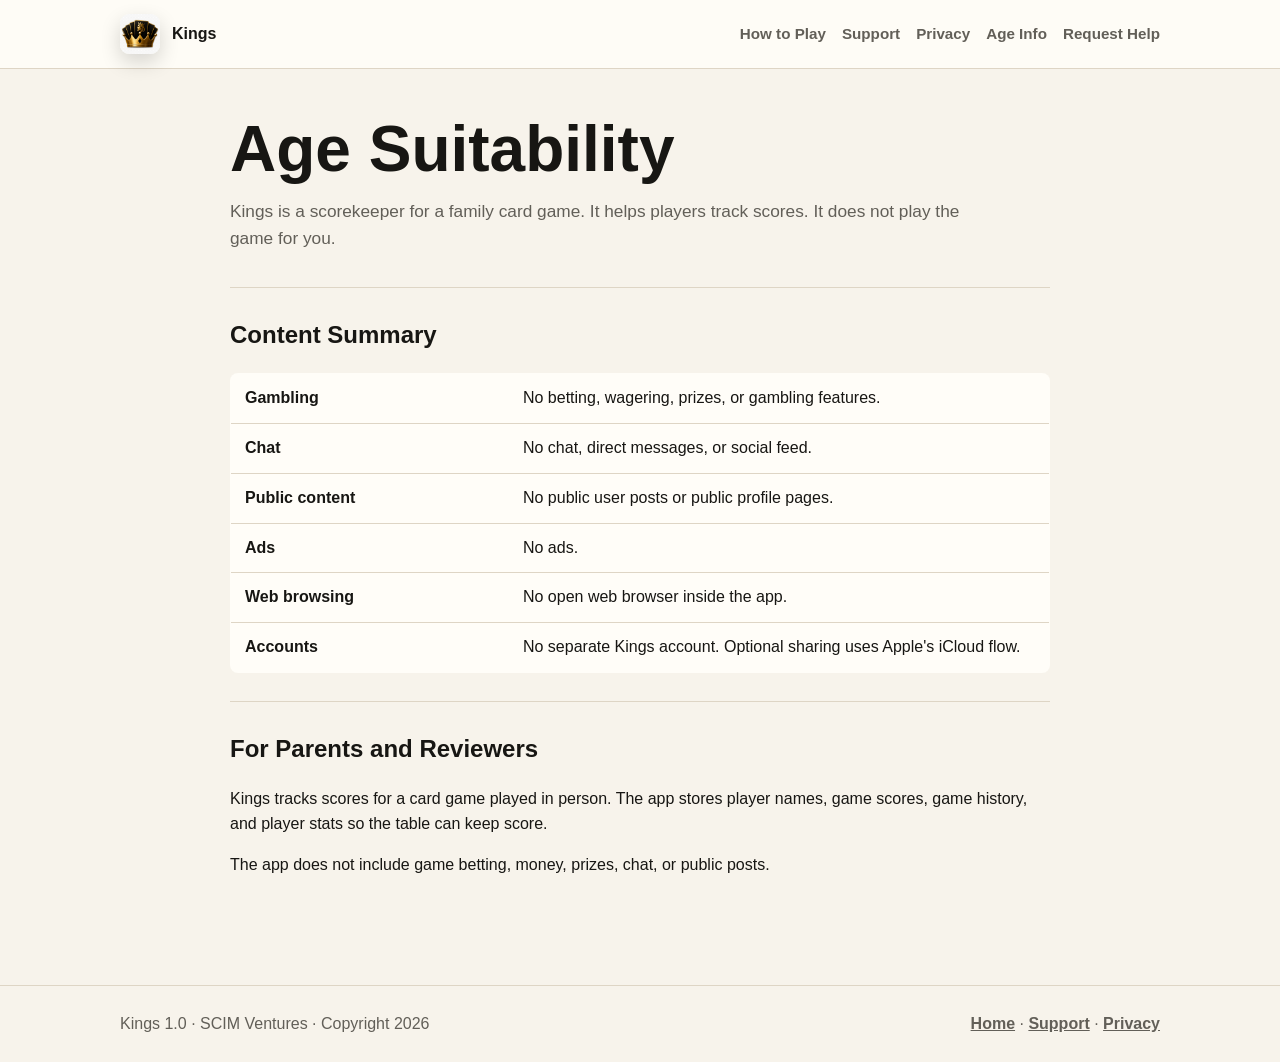
==== age/index.html @ 67a9492c "Improve support site for users and app review" ====
<!doctype html>
<html lang="en">
  <head>
    <meta charset="utf-8">
    <meta name="viewport" content="width=device-width, initial-scale=1">
    <title>Kings Age Suitability</title>
    <meta name="description" content="Age suitability information for Kings, the iOS scorekeeper for the Kings card game.">
    <link rel="stylesheet" href="../assets/styles.css">
  </head>
  <body>
    <header class="site-header">
      <nav class="nav" aria-label="Main navigation">
        <a class="brand" href="../">
          <img src="../assets/kings-icon.png" alt="Kings app icon">
          <span>Kings</span>
        </a>
        <div class="nav-links">
          <a href="../play/">How to Play</a>
          <a href="../support/">Support</a>
          <a href="../privacy/">Privacy</a>
          <a href="./">Age Info</a>
          <a href="https://github.com/cosagent76-hub/kings-support/issues/new?template=support.yml">Request Help</a>
        </div>
      </nav>
    </header>

    <main class="content">
      <div class="page-title">
        <h1>Age Suitability</h1>
        <p>Kings is a scorekeeper for a family card game. It helps players track scores. It does not play the game for you.</p>
      </div>

      <section>
        <h2>Content Summary</h2>
        <table class="rules-table">
          <tbody>
            <tr>
              <th scope="row">Gambling</th>
              <td>No betting, wagering, prizes, or gambling features.</td>
            </tr>
            <tr>
              <th scope="row">Chat</th>
              <td>No chat, direct messages, or social feed.</td>
            </tr>
            <tr>
              <th scope="row">Public content</th>
              <td>No public user posts or public profile pages.</td>
            </tr>
            <tr>
              <th scope="row">Ads</th>
              <td>No ads.</td>
            </tr>
            <tr>
              <th scope="row">Web browsing</th>
              <td>No open web browser inside the app.</td>
            </tr>
            <tr>
              <th scope="row">Accounts</th>
              <td>No separate Kings account. Optional sharing uses Apple's iCloud flow.</td>
            </tr>
          </tbody>
        </table>
      </section>

      <section>
        <h2>For Parents and Reviewers</h2>
        <p>Kings tracks scores for a card game played in person. The app stores player names, game scores, game history, and player stats so the table can keep score.</p>
        <p>The app does not include game betting, money, prizes, chat, or public posts.</p>
      </section>
    </main>

    <footer class="site-footer">
      <div class="footer-inner">
        <span>Kings 1.0 · SCIM Ventures · Copyright 2026</span>
        <span><a href="../">Home</a> · <a href="../support/">Support</a> · <a href="../privacy/">Privacy</a></span>
      </div>
    </footer>
  </body>
</html>
---- assets/styles.css ----
:root {
  color-scheme: light dark;
  --bg: #f7f3eb;
  --surface: #fffdf8;
  --surface-strong: #ffffff;
  --ink: #171613;
  --muted: #625f58;
  --line: #ded5c5;
  --accent: #1b6f65;
  --accent-strong: #15594f;
  --gold: #b5822f;
  --shadow: 0 18px 50px rgba(26, 24, 20, 0.12);
}

@media (prefers-color-scheme: dark) {
  :root {
    --bg: #171613;
    --surface: #201f1b;
    --surface-strong: #26241f;
    --ink: #f5efe4;
    --muted: #c5bcae;
    --line: #3c382f;
    --accent: #57c1b4;
    --accent-strong: #8ad8ce;
    --gold: #e1b865;
    --shadow: 0 18px 50px rgba(0, 0, 0, 0.35);
  }
}

* {
  box-sizing: border-box;
}

body {
  margin: 0;
  background: var(--bg);
  color: var(--ink);
  font-family: -apple-system, BlinkMacSystemFont, "Segoe UI", sans-serif;
  line-height: 1.55;
}

a {
  color: var(--accent);
  font-weight: 700;
}

.site-header {
  border-bottom: 1px solid var(--line);
  background: color-mix(in srgb, var(--surface) 92%, transparent);
}

.nav {
  width: min(1040px, calc(100% - 32px));
  margin: 0 auto;
  min-height: 68px;
  display: flex;
  align-items: center;
  justify-content: space-between;
  gap: 20px;
}

.brand {
  display: inline-flex;
  align-items: center;
  gap: 12px;
  color: var(--ink);
  text-decoration: none;
  font-weight: 800;
}

.brand img {
  width: 40px;
  height: 40px;
  border-radius: 9px;
  box-shadow: 0 8px 20px rgba(0, 0, 0, 0.16);
}

.nav-links {
  display: flex;
  align-items: center;
  gap: 16px;
  flex-wrap: wrap;
}

.nav-links a {
  color: var(--muted);
  text-decoration: none;
  font-size: 0.95rem;
}

.nav-links a:hover {
  color: var(--accent);
}

.hero {
  width: min(1040px, calc(100% - 32px));
  margin: 0 auto;
  padding: 62px 0 44px;
  display: grid;
  grid-template-columns: minmax(0, 1fr) 220px;
  align-items: center;
  gap: 44px;
}

.hero h1 {
  margin: 0;
  max-width: 760px;
  font-size: clamp(2.4rem, 7vw, 5.6rem);
  line-height: 0.95;
  letter-spacing: 0;
}

.hero p {
  max-width: 670px;
  margin: 22px 0 0;
  color: var(--muted);
  font-size: 1.12rem;
}

.hero-art {
  justify-self: end;
  width: 190px;
  height: 190px;
  border-radius: 36px;
  box-shadow: var(--shadow);
}

.actions {
  display: flex;
  gap: 12px;
  flex-wrap: wrap;
  margin-top: 28px;
}

.button {
  display: inline-flex;
  align-items: center;
  justify-content: center;
  min-height: 44px;
  padding: 0 18px;
  border-radius: 8px;
  border: 1px solid var(--accent);
  background: var(--accent);
  color: #ffffff;
  text-decoration: none;
  font-weight: 800;
}

.button.secondary {
  background: transparent;
  color: var(--accent);
}

main {
  width: min(1040px, calc(100% - 32px));
  margin: 0 auto;
  padding-bottom: 64px;
}

.band {
  padding: 34px 0;
  border-top: 1px solid var(--line);
}

.grid {
  display: grid;
  grid-template-columns: repeat(3, minmax(0, 1fr));
  gap: 16px;
}

.panel {
  background: var(--surface);
  border: 1px solid var(--line);
  border-radius: 8px;
  padding: 20px;
}

.panel h2,
.panel h3 {
  margin: 0 0 10px;
  line-height: 1.15;
  letter-spacing: 0;
}

.panel p,
.panel li {
  color: var(--muted);
}

.panel p:last-child,
.panel ul:last-child,
.panel ol:last-child {
  margin-bottom: 0;
}

.wide {
  grid-column: 1 / -1;
}

.page-title {
  padding: 48px 0 18px;
}

.page-title h1 {
  margin: 0;
  font-size: clamp(2rem, 5vw, 4rem);
  line-height: 1;
  letter-spacing: 0;
}

.page-title p {
  max-width: 760px;
  color: var(--muted);
  font-size: 1.08rem;
}

.content {
  max-width: 820px;
}

.content section {
  padding: 28px 0;
  border-top: 1px solid var(--line);
}

.content h2 {
  margin-top: 0;
  letter-spacing: 0;
}

.content li {
  margin-bottom: 8px;
}

.rules-table {
  width: 100%;
  border-collapse: collapse;
  overflow: hidden;
  border: 1px solid var(--line);
  border-radius: 8px;
  background: var(--surface);
}

.rules-table th,
.rules-table td {
  padding: 12px 14px;
  border-bottom: 1px solid var(--line);
  text-align: left;
  vertical-align: top;
}

.rules-table th {
  width: 34%;
  color: var(--ink);
  font-weight: 800;
}

.rules-table tr:last-child th,
.rules-table tr:last-child td {
  border-bottom: 0;
}

.card-examples {
  display: grid;
  grid-template-columns: repeat(2, minmax(0, 1fr));
  gap: 16px;
}

.card-line {
  display: flex;
  gap: 8px;
  flex-wrap: wrap;
  margin: 10px 0;
}

.playing-card {
  min-width: 42px;
  min-height: 58px;
  padding: 8px;
  border: 1px solid var(--line);
  border-radius: 7px;
  background: var(--surface-strong);
  box-shadow: 0 6px 18px rgba(0, 0, 0, 0.08);
  color: var(--ink);
  display: inline-flex;
  align-items: center;
  justify-content: center;
  font-weight: 900;
}

.playing-card.red {
  color: #b6332b;
}

.playing-card.wild {
  border-color: var(--gold);
  color: var(--gold);
}

.meta-list {
  display: grid;
  grid-template-columns: repeat(2, minmax(0, 1fr));
  gap: 12px;
}

.meta-item {
  border: 1px solid var(--line);
  border-radius: 8px;
  background: var(--surface);
  padding: 14px;
}

.meta-item strong {
  display: block;
  margin-bottom: 4px;
}

.notice {
  border-left: 4px solid var(--gold);
  background: var(--surface);
  padding: 16px 18px;
  border-radius: 0 8px 8px 0;
}

.site-footer {
  border-top: 1px solid var(--line);
  color: var(--muted);
}

.footer-inner {
  width: min(1040px, calc(100% - 32px));
  min-height: 76px;
  margin: 0 auto;
  display: flex;
  align-items: center;
  justify-content: space-between;
  gap: 16px;
  flex-wrap: wrap;
}

.footer-inner a {
  color: var(--muted);
}

@media (max-width: 760px) {
  .nav {
    align-items: flex-start;
    flex-direction: column;
    padding: 14px 0;
  }

  .hero {
    grid-template-columns: 1fr;
    padding-top: 40px;
  }

  .hero-art {
    justify-self: start;
    width: 120px;
    height: 120px;
    border-radius: 24px;
  }

  .grid {
    grid-template-columns: 1fr;
  }

  .card-examples,
  .meta-list {
    grid-template-columns: 1fr;
  }

  .button {
    width: 100%;
  }
}
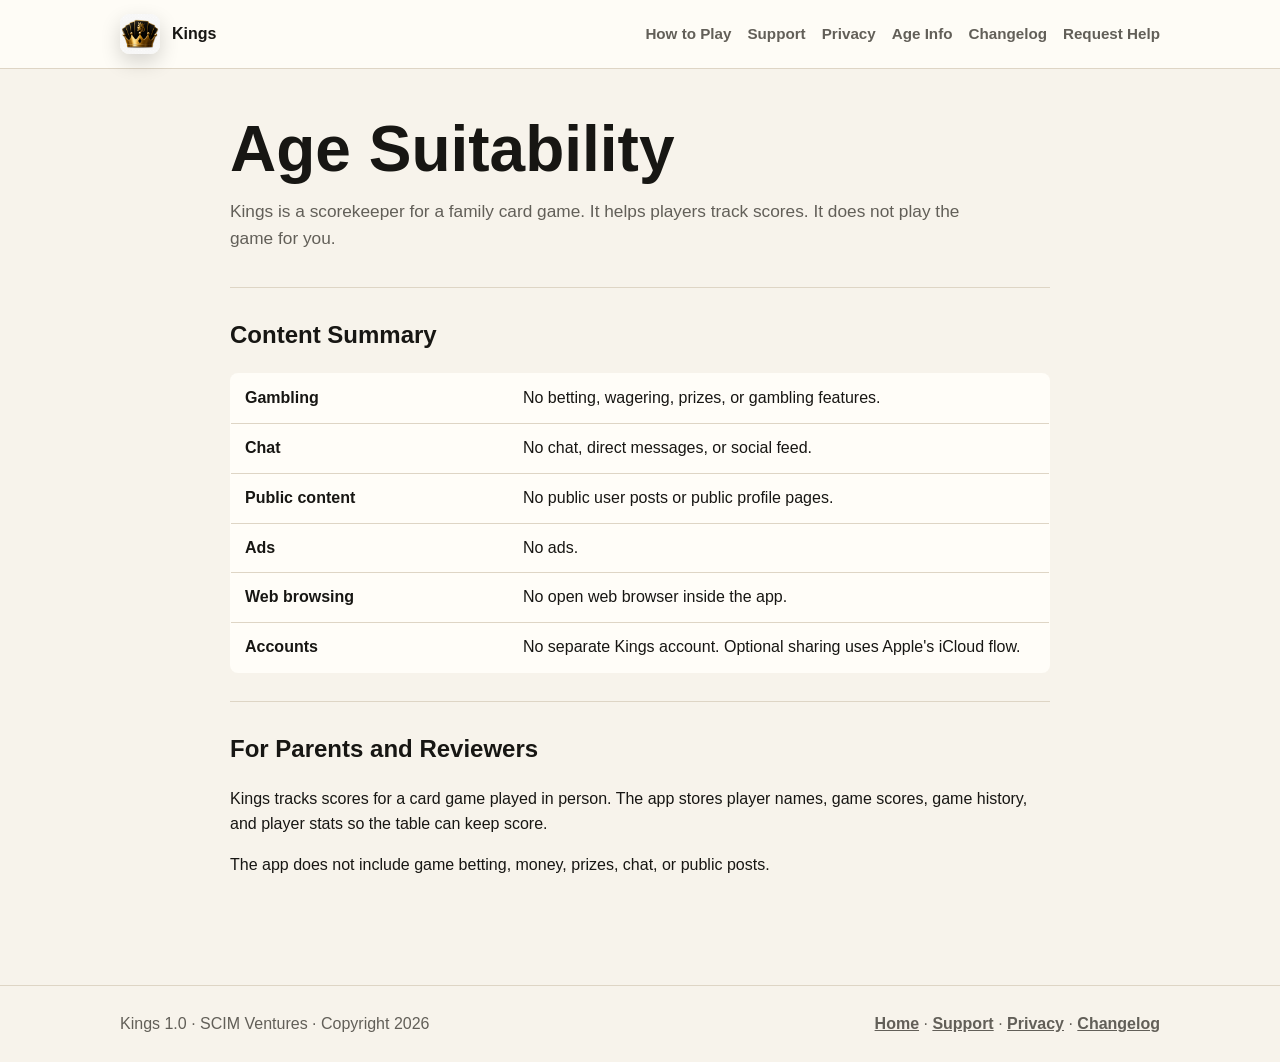
==== commit 6540b081: "Add user and review support content" ====
--- a/age/index.html
+++ b/age/index.html
@@ -19,6 +19,7 @@
           <a href="../support/">Support</a>
           <a href="../privacy/">Privacy</a>
           <a href="./">Age Info</a>
+          <a href="../changelog/">Changelog</a>
           <a href="https://github.com/cosagent76-hub/kings-support/issues/new?template=support.yml">Request Help</a>
         </div>
       </nav>
@@ -72,7 +73,7 @@
     <footer class="site-footer">
       <div class="footer-inner">
         <span>Kings 1.0 · SCIM Ventures · Copyright 2026</span>
-        <span><a href="../">Home</a> · <a href="../support/">Support</a> · <a href="../privacy/">Privacy</a></span>
+        <span><a href="../">Home</a> · <a href="../support/">Support</a> · <a href="../privacy/">Privacy</a> · <a href="../changelog/">Changelog</a></span>
       </div>
     </footer>
   </body>
--- a/assets/styles.css
+++ b/assets/styles.css
@@ -266,6 +266,34 @@
   gap: 16px;
 }
 
+.screenshot-grid {
+  display: grid;
+  grid-template-columns: repeat(3, minmax(0, 1fr));
+  gap: 16px;
+}
+
+.screenshot-card {
+  margin: 0;
+  border: 1px solid var(--line);
+  border-radius: 8px;
+  background: var(--surface);
+  padding: 12px;
+}
+
+.screenshot-card img {
+  display: block;
+  width: 100%;
+  height: auto;
+  border-radius: 7px;
+  border: 1px solid var(--line);
+}
+
+.screenshot-card figcaption {
+  margin-top: 10px;
+  color: var(--muted);
+  font-size: 0.95rem;
+}
+
 .card-line {
   display: flex;
   gap: 8px;
@@ -315,6 +343,29 @@
   margin-bottom: 4px;
 }
 
+.checklist {
+  list-style: none;
+  padding-left: 0;
+}
+
+.checklist li {
+  position: relative;
+  padding-left: 30px;
+}
+
+.checklist li::before {
+  content: "✓";
+  position: absolute;
+  left: 0;
+  top: 0;
+  color: var(--accent);
+  font-weight: 900;
+}
+
+.print-sheet {
+  max-width: 860px;
+}
+
 .notice {
   border-left: 4px solid var(--gold);
   background: var(--surface);
@@ -366,6 +417,7 @@
   }
 
   .card-examples,
+  .screenshot-grid,
   .meta-list {
     grid-template-columns: 1fr;
   }
@@ -374,3 +426,40 @@
     width: 100%;
   }
 }
+
+@media print {
+  .site-header,
+  .site-footer,
+  .actions,
+  .nav-links {
+    display: none !important;
+  }
+
+  body {
+    background: #ffffff;
+    color: #000000;
+  }
+
+  main,
+  .content {
+    width: 100%;
+    max-width: none;
+    padding: 0;
+  }
+
+  .page-title {
+    padding: 0 0 12px;
+  }
+
+  .content section {
+    padding: 10px 0;
+    break-inside: avoid;
+  }
+
+  .rules-table,
+  .panel,
+  .notice {
+    border-color: #999999;
+    background: #ffffff;
+  }
+}
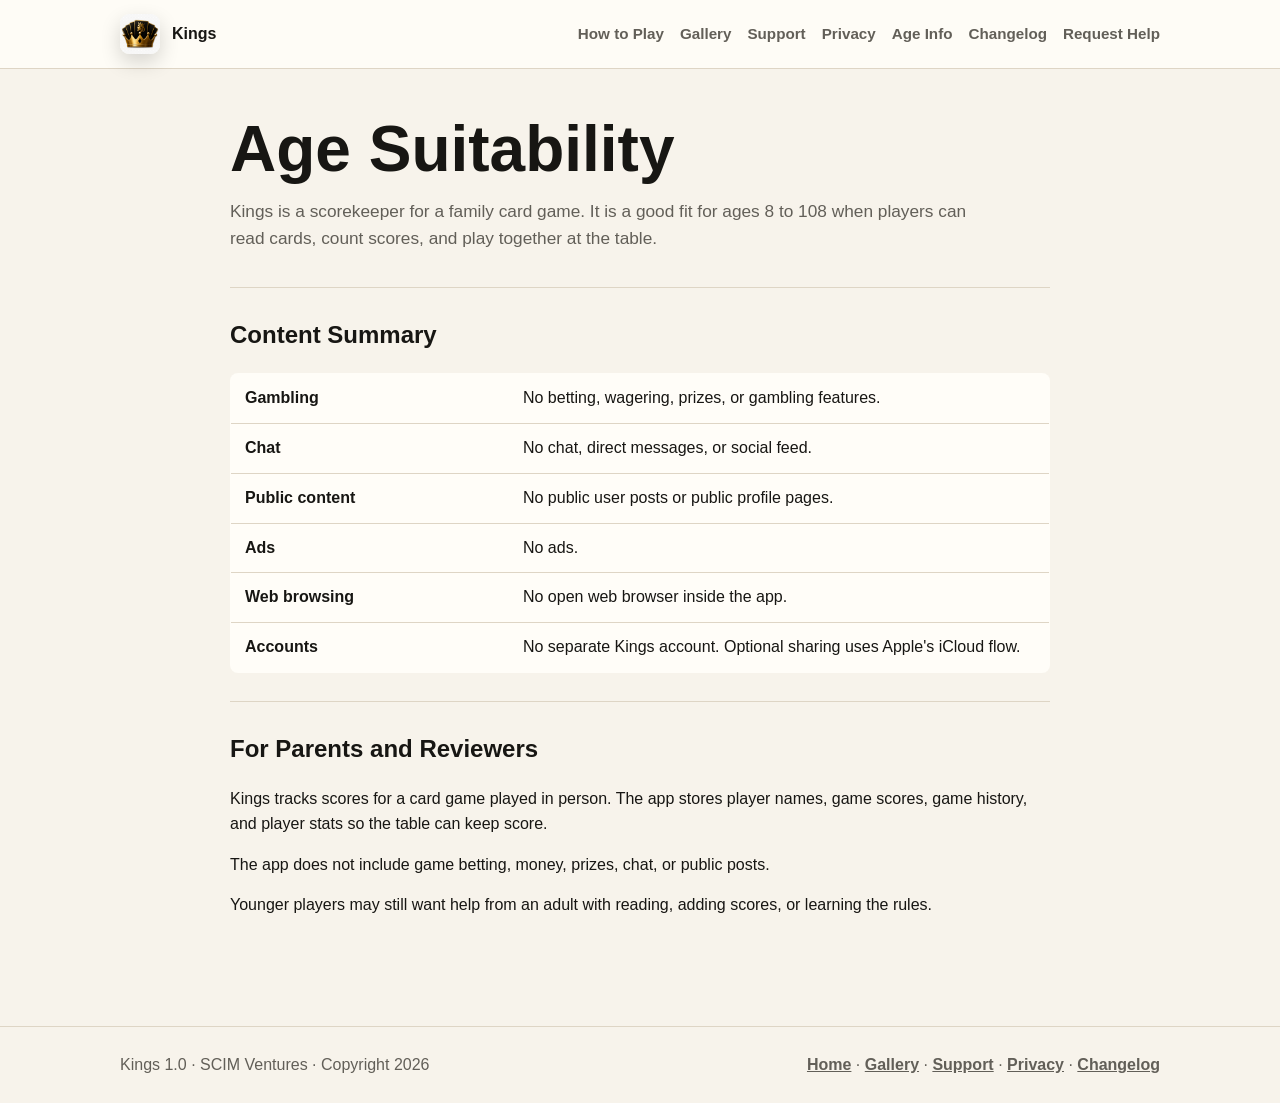
==== commit 1a1edb83: "Improve Kings support pages" ====
--- a/age/index.html
+++ b/age/index.html
@@ -16,11 +16,12 @@
         </a>
         <div class="nav-links">
           <a href="../play/">How to Play</a>
+          <a href="../gallery/">Gallery</a>
           <a href="../support/">Support</a>
           <a href="../privacy/">Privacy</a>
           <a href="./">Age Info</a>
           <a href="../changelog/">Changelog</a>
-          <a href="https://github.com/cosagent76-hub/kings-support/issues/new?template=support.yml">Request Help</a>
+          <a href="../support/#support-contact">Request Help</a>
         </div>
       </nav>
     </header>
@@ -28,7 +29,7 @@
     <main class="content">
       <div class="page-title">
         <h1>Age Suitability</h1>
-        <p>Kings is a scorekeeper for a family card game. It helps players track scores. It does not play the game for you.</p>
+        <p>Kings is a scorekeeper for a family card game. It is a good fit for ages 8 to 108 when players can read cards, count scores, and play together at the table.</p>
       </div>
 
       <section>
@@ -67,13 +68,14 @@
         <h2>For Parents and Reviewers</h2>
         <p>Kings tracks scores for a card game played in person. The app stores player names, game scores, game history, and player stats so the table can keep score.</p>
         <p>The app does not include game betting, money, prizes, chat, or public posts.</p>
+        <p>Younger players may still want help from an adult with reading, adding scores, or learning the rules.</p>
       </section>
     </main>
 
     <footer class="site-footer">
       <div class="footer-inner">
         <span>Kings 1.0 · SCIM Ventures · Copyright 2026</span>
-        <span><a href="../">Home</a> · <a href="../support/">Support</a> · <a href="../privacy/">Privacy</a> · <a href="../changelog/">Changelog</a></span>
+        <span><a href="../">Home</a> · <a href="../gallery/">Gallery</a> · <a href="../support/">Support</a> · <a href="../privacy/">Privacy</a> · <a href="../changelog/">Changelog</a></span>
       </div>
     </footer>
   </body>
--- a/assets/styles.css
+++ b/assets/styles.css
@@ -44,6 +44,10 @@
   font-weight: 700;
 }
 
+:target {
+  scroll-margin-top: 20px;
+}
+
 .site-header {
   border-bottom: 1px solid var(--line);
   background: color-mix(in srgb, var(--surface) 92%, transparent);
@@ -151,6 +155,11 @@
   color: var(--accent);
 }
 
+button.button {
+  font: inherit;
+  cursor: pointer;
+}
+
 main {
   width: min(1040px, calc(100% - 32px));
   margin: 0 auto;
@@ -191,6 +200,19 @@
 .panel ul:last-child,
 .panel ol:last-child {
   margin-bottom: 0;
+}
+
+.learn-link {
+  display: inline-flex;
+  align-items: center;
+  gap: 6px;
+  margin-top: 10px;
+  text-decoration: none;
+}
+
+.learn-link::after {
+  content: "→";
+  font-size: 1.1em;
 }
 
 .wide {
@@ -266,6 +288,12 @@
   gap: 16px;
 }
 
+.variation-grid {
+  display: grid;
+  grid-template-columns: repeat(2, minmax(0, 1fr));
+  gap: 16px;
+}
+
 .screenshot-grid {
   display: grid;
   grid-template-columns: repeat(3, minmax(0, 1fr));
@@ -286,6 +314,7 @@
   height: auto;
   border-radius: 7px;
   border: 1px solid var(--line);
+  background: #f7f3eb;
 }
 
 .screenshot-card figcaption {
@@ -366,6 +395,94 @@
   max-width: 860px;
 }
 
+.print-hero {
+  display: flex;
+  justify-content: space-between;
+  align-items: flex-end;
+  gap: 24px;
+  padding: 42px 0 22px;
+}
+
+.print-hero h1 {
+  margin: 0;
+  font-size: clamp(2rem, 5vw, 4rem);
+  line-height: 1;
+  letter-spacing: 0;
+}
+
+.print-hero p {
+  max-width: 600px;
+  color: var(--muted);
+}
+
+.print-hero .eyebrow {
+  margin: 0 0 10px;
+  color: var(--accent);
+  font-size: 0.86rem;
+  font-weight: 900;
+  letter-spacing: 0.08em;
+  text-transform: uppercase;
+}
+
+.print-grid {
+  display: grid;
+  grid-template-columns: repeat(2, minmax(0, 1fr));
+  gap: 14px;
+  padding-top: 0 !important;
+}
+
+.print-card {
+  border: 1px solid var(--line);
+  border-radius: 8px;
+  background: var(--surface);
+  padding: 16px;
+  break-inside: avoid;
+}
+
+.print-card h2 {
+  margin: 0 0 8px;
+}
+
+.print-card p,
+.print-card li {
+  color: var(--muted);
+}
+
+.print-card ul,
+.print-card ol {
+  margin-bottom: 0;
+  padding-left: 22px;
+}
+
+.wild-strip {
+  display: flex;
+  flex-wrap: wrap;
+  gap: 6px;
+  margin-top: 12px;
+}
+
+.wild-strip span {
+  min-width: 34px;
+  min-height: 34px;
+  border: 1px solid var(--line);
+  border-radius: 7px;
+  background: var(--surface-strong);
+  color: var(--ink);
+  display: inline-flex;
+  align-items: center;
+  justify-content: center;
+  font-weight: 900;
+}
+
+.rules-table.compact th,
+.rules-table.compact td {
+  padding: 8px 10px;
+}
+
+.gallery-page {
+  max-width: 1040px;
+}
+
 .notice {
   border-left: 4px solid var(--gold);
   background: var(--surface);
@@ -417,9 +534,15 @@
   }
 
   .card-examples,
+  .variation-grid,
   .screenshot-grid,
-  .meta-list {
+  .meta-list,
+  .print-grid {
     grid-template-columns: 1fr;
+  }
+
+  .print-hero {
+    display: block;
   }
 
   .button {
@@ -438,6 +561,7 @@
   body {
     background: #ffffff;
     color: #000000;
+    font-size: 11pt;
   }
 
   main,
@@ -451,6 +575,19 @@
     padding: 0 0 12px;
   }
 
+  .print-hero {
+    padding: 0 0 10px;
+    display: block;
+  }
+
+  .print-hero h1 {
+    font-size: 28pt;
+  }
+
+  .print-hero p {
+    margin: 4px 0;
+  }
+
   .content section {
     padding: 10px 0;
     break-inside: avoid;
@@ -458,8 +595,29 @@
 
   .rules-table,
   .panel,
-  .notice {
+  .notice,
+  .print-card {
     border-color: #999999;
     background: #ffffff;
   }
-}
+
+  .print-grid {
+    grid-template-columns: repeat(2, minmax(0, 1fr));
+    gap: 8px;
+  }
+
+  .print-card {
+    padding: 9px;
+  }
+
+  .print-card h2 {
+    font-size: 13pt;
+  }
+
+  .print-card p,
+  .print-card li,
+  .rules-table.compact th,
+  .rules-table.compact td {
+    font-size: 9pt;
+  }
+}
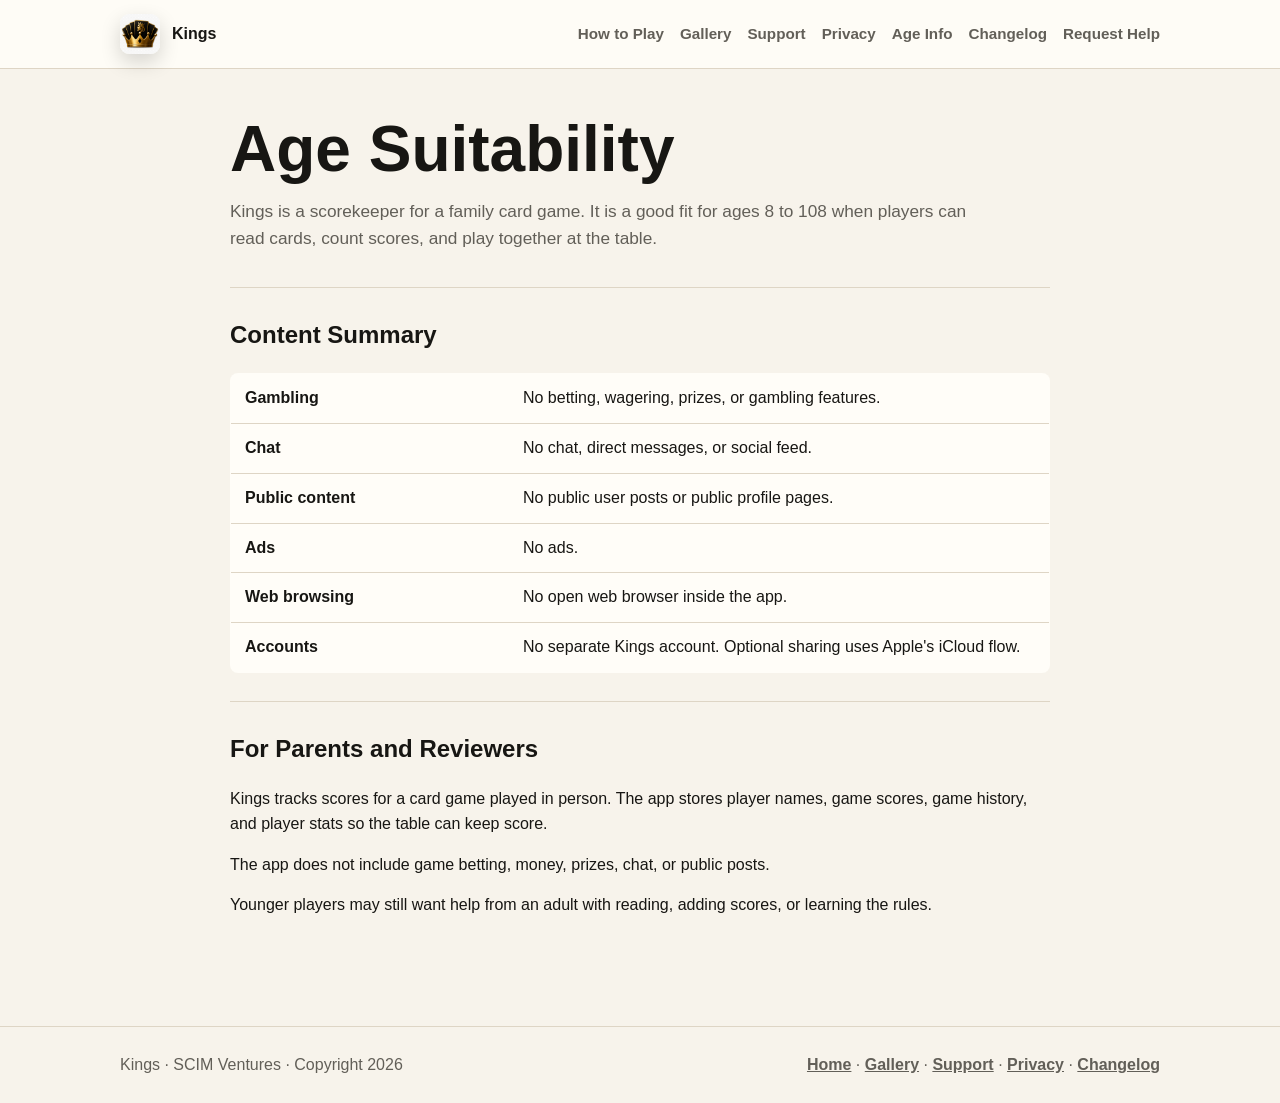
==== commit 57ed0a15: "Refresh Kings support guidance" ====
--- a/age/index.html
+++ b/age/index.html
@@ -74,7 +74,7 @@
 
     <footer class="site-footer">
       <div class="footer-inner">
-        <span>Kings 1.0 · SCIM Ventures · Copyright 2026</span>
+        <span>Kings · SCIM Ventures · Copyright 2026</span>
         <span><a href="../">Home</a> · <a href="../gallery/">Gallery</a> · <a href="../support/">Support</a> · <a href="../privacy/">Privacy</a> · <a href="../changelog/">Changelog</a></span>
       </div>
     </footer>
--- a/assets/styles.css
+++ b/assets/styles.css
@@ -541,6 +541,21 @@
     grid-template-columns: 1fr;
   }
 
+  .rules-table th,
+  .rules-table td {
+    display: block;
+    width: 100%;
+  }
+
+  .rules-table th {
+    border-bottom: 0;
+    padding-bottom: 4px;
+  }
+
+  .rules-table td {
+    padding-top: 0;
+  }
+
   .print-hero {
     display: block;
   }
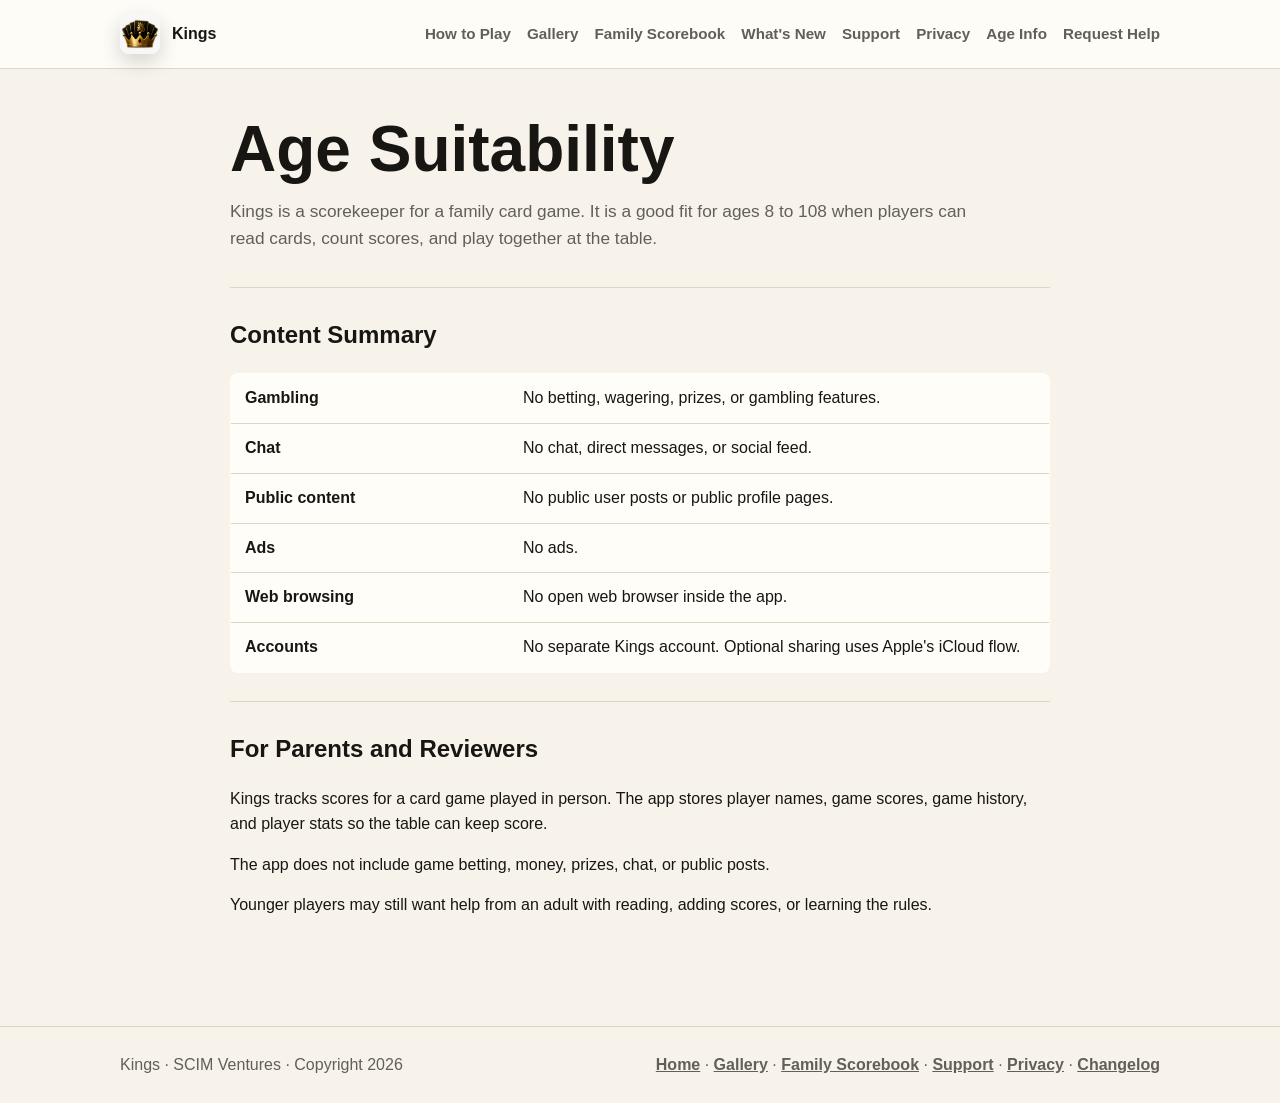
==== commit abdef55a: "Update Kings release and sharing support pages" ====
--- a/age/index.html
+++ b/age/index.html
@@ -5,7 +5,7 @@
     <meta name="viewport" content="width=device-width, initial-scale=1">
     <title>Kings Age Suitability</title>
     <meta name="description" content="Age suitability information for Kings, the iOS scorekeeper for the Kings card game.">
-    <link rel="stylesheet" href="../assets/styles.css">
+    <link rel="stylesheet" href="../assets/styles.css?v=20260731">
   </head>
   <body>
     <header class="site-header">
@@ -17,10 +17,11 @@
         <div class="nav-links">
           <a href="../play/">How to Play</a>
           <a href="../gallery/">Gallery</a>
+          <a href="../family-scorebook/">Family Scorebook</a>
+          <a href="../whats-new/">What's New</a>
           <a href="../support/">Support</a>
           <a href="../privacy/">Privacy</a>
           <a href="./">Age Info</a>
-          <a href="../changelog/">Changelog</a>
           <a href="../support/#support-contact">Request Help</a>
         </div>
       </nav>
@@ -75,7 +76,7 @@
     <footer class="site-footer">
       <div class="footer-inner">
         <span>Kings · SCIM Ventures · Copyright 2026</span>
-        <span><a href="../">Home</a> · <a href="../gallery/">Gallery</a> · <a href="../support/">Support</a> · <a href="../privacy/">Privacy</a> · <a href="../changelog/">Changelog</a></span>
+        <span><a href="../">Home</a> · <a href="../gallery/">Gallery</a> · <a href="../family-scorebook/">Family Scorebook</a> · <a href="../support/">Support</a> · <a href="../privacy/">Privacy</a> · <a href="../changelog/">Changelog</a></span>
       </div>
     </footer>
   </body>
--- a/assets/styles.css
+++ b/assets/styles.css
@@ -37,6 +37,7 @@
   color: var(--ink);
   font-family: -apple-system, BlinkMacSystemFont, "Segoe UI", sans-serif;
   line-height: 1.55;
+  overflow-x: hidden;
 }
 
 a {
@@ -511,15 +512,48 @@
 }
 
 @media (max-width: 760px) {
+  .nav,
+  .hero,
+  main,
+  .footer-inner {
+    width: calc(100vw - 48px);
+    max-width: calc(100vw - 48px);
+  }
+
   .nav {
     align-items: flex-start;
     flex-direction: column;
     padding: 14px 0;
   }
 
+  .nav-links {
+    width: 100%;
+    gap: 10px 14px;
+  }
+
+  .nav-links a {
+    font-size: 0.9rem;
+  }
+
   .hero {
     grid-template-columns: 1fr;
     padding-top: 40px;
+  }
+
+  .hero h1,
+  .page-title h1 {
+    font-size: 1.85rem;
+    line-height: 1.08;
+    overflow-wrap: anywhere;
+  }
+
+  .hero p,
+  .page-title p,
+  .content p,
+  .content li,
+  .panel p,
+  .panel li {
+    overflow-wrap: break-word;
   }
 
   .hero-art {
@@ -541,10 +575,18 @@
     grid-template-columns: 1fr;
   }
 
+  .panel,
+  .notice,
+  .screenshot-card,
+  .rules-table {
+    max-width: 100%;
+  }
+
   .rules-table th,
   .rules-table td {
     display: block;
     width: 100%;
+    overflow-wrap: break-word;
   }
 
   .rules-table th {
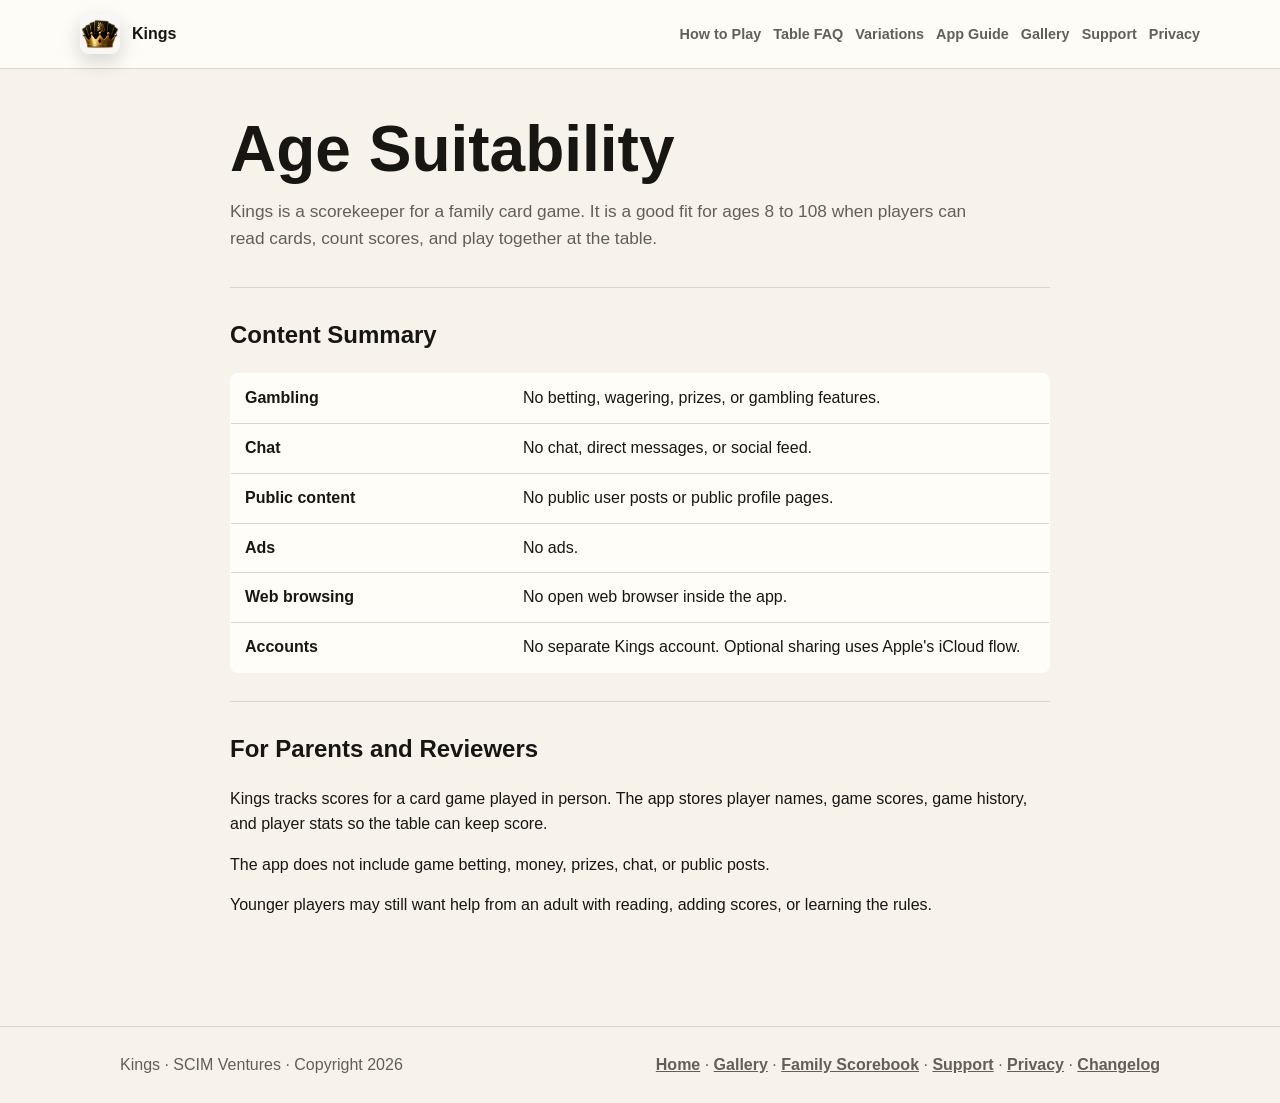
==== commit ba298432: "Align help site navigation and homepage hero" ====
--- a/age/index.html
+++ b/age/index.html
@@ -16,13 +16,12 @@
         </a>
         <div class="nav-links">
           <a href="../play/">How to Play</a>
+          <a href="../faq/">Table FAQ</a>
+          <a href="../variations/">Variations</a>
+          <a href="../app-guide/">App Guide</a>
           <a href="../gallery/">Gallery</a>
-          <a href="../family-scorebook/">Family Scorebook</a>
-          <a href="../whats-new/">What's New</a>
           <a href="../support/">Support</a>
           <a href="../privacy/">Privacy</a>
-          <a href="./">Age Info</a>
-          <a href="../support/#support-contact">Request Help</a>
         </div>
       </nav>
     </header>
--- a/assets/styles.css
+++ b/assets/styles.css
@@ -55,7 +55,7 @@
 }
 
 .nav {
-  width: min(1040px, calc(100% - 32px));
+  width: min(1120px, calc(100% - 32px));
   margin: 0 auto;
   min-height: 68px;
   display: flex;
@@ -83,14 +83,14 @@
 .nav-links {
   display: flex;
   align-items: center;
-  gap: 16px;
+  gap: 12px;
   flex-wrap: wrap;
 }
 
 .nav-links a {
   color: var(--muted);
   text-decoration: none;
-  font-size: 0.95rem;
+  font-size: 0.9rem;
 }
 
 .nav-links a:hover {
@@ -128,6 +128,105 @@
   height: 190px;
   border-radius: 36px;
   box-shadow: var(--shadow);
+}
+
+.eyebrow {
+  margin: 0 0 8px;
+  color: var(--accent);
+  font-size: 0.82rem;
+  font-weight: 900;
+  letter-spacing: 0.08em;
+  text-transform: uppercase;
+}
+
+.help-hero {
+  grid-template-columns: minmax(0, 1fr) minmax(220px, 330px);
+  gap: 48px;
+}
+
+.help-hero h1 {
+  max-width: 700px;
+}
+
+.hero-rule-preview {
+  display: block;
+  overflow: hidden;
+  border: 1px solid var(--line);
+  border-radius: 8px;
+  background: var(--surface-strong);
+  box-shadow: var(--shadow);
+}
+
+.hero-rule-preview img {
+  display: block;
+  width: 100%;
+  height: auto;
+}
+
+.hero-app-card {
+  justify-self: end;
+  width: min(330px, 100%);
+  padding: 24px;
+  border: 1px solid var(--line);
+  border-radius: 8px;
+  background: var(--surface);
+  box-shadow: var(--shadow);
+}
+
+.hero-app-card .hero-art {
+  justify-self: start;
+  display: block;
+  width: 150px;
+  height: 150px;
+  margin-bottom: 18px;
+  border-radius: 32px;
+}
+
+.hero-app-card strong,
+.hero-app-card span {
+  display: block;
+}
+
+.hero-app-card strong {
+  font-size: 1.2rem;
+  line-height: 1.1;
+}
+
+.hero-app-card span {
+  margin-top: 8px;
+  color: var(--muted);
+}
+
+.section-heading {
+  max-width: 760px;
+  margin-bottom: 18px;
+}
+
+.section-heading h2 {
+  margin: 0;
+  line-height: 1.1;
+  letter-spacing: 0;
+}
+
+.path-grid {
+  grid-template-columns: repeat(3, minmax(0, 1fr));
+}
+
+.path-card span {
+  width: 34px;
+  height: 34px;
+  border-radius: 50%;
+  background: var(--accent);
+  color: #ffffff;
+  display: inline-flex;
+  align-items: center;
+  justify-content: center;
+  font-weight: 900;
+  margin-bottom: 12px;
+}
+
+.path-card h3 {
+  font-size: 1.25rem;
 }
 
 .actions {
@@ -156,6 +255,12 @@
   color: var(--accent);
 }
 
+.button.store-button::before {
+  content: "↗";
+  margin-right: 8px;
+  font-weight: 900;
+}
+
 button.button {
   font: inherit;
   cursor: pointer;
@@ -283,10 +388,634 @@
   border-bottom: 0;
 }
 
-.card-examples {
+.content.play-guide {
+  max-width: 1040px;
+}
+
+.print-guide-panel {
+  display: grid;
+  grid-template-columns: minmax(0, 1fr) minmax(220px, 310px);
+  gap: 28px;
+  align-items: start;
+  margin: 22px 0 34px;
+  padding: 24px;
+  border: 1px solid var(--line);
+  border-radius: 8px;
+  background: var(--surface);
+  box-shadow: 0 14px 34px rgba(26, 24, 20, 0.08);
+}
+
+.print-guide-panel .eyebrow {
+  margin: 0 0 8px;
+  color: var(--accent);
+  font-size: 0.82rem;
+  font-weight: 900;
+  letter-spacing: 0.08em;
+  text-transform: uppercase;
+}
+
+.print-guide-panel h2 {
+  margin: 0 0 10px;
+  line-height: 1.08;
+  letter-spacing: 0;
+}
+
+.print-guide-panel p {
+  max-width: 600px;
+  color: var(--muted);
+}
+
+.print-guide-preview {
+  display: block;
+  overflow: hidden;
+  border: 1px solid var(--line);
+  border-radius: 8px;
+  background: var(--surface-strong);
+  box-shadow: 0 18px 34px rgba(26, 24, 20, 0.14);
+}
+
+.print-guide-preview img {
+  display: block;
+  width: 100%;
+  height: auto;
+}
+
+.how-flow {
+  display: grid;
+  gap: 0;
+}
+
+.how-step {
+  display: grid;
+  grid-template-columns: minmax(0, 0.9fr) minmax(340px, 1.1fr);
+  align-items: start;
+  gap: 28px;
+  padding: 34px 0;
+  border-top: 1px solid var(--line);
+}
+
+.how-step:first-child {
+  border-top: 0;
+  padding-top: 0;
+}
+
+.step-label {
+  margin: 0 0 10px;
+  color: var(--accent);
+  font-size: 0.82rem;
+  font-weight: 900;
+  letter-spacing: 0.08em;
+  text-transform: uppercase;
+}
+
+.step-copy h2 {
+  margin: 0 0 12px;
+  line-height: 1.1;
+}
+
+.step-copy p,
+.step-copy li {
+  color: var(--muted);
+}
+
+.step-copy ul {
+  margin: 14px 0 0;
+  padding-left: 22px;
+}
+
+.step-visual {
+  min-height: 260px;
+  border: 1px solid var(--line);
+  border-radius: 8px;
+  background: color-mix(in srgb, var(--surface) 76%, var(--surface-strong));
+  padding: 18px;
+  display: flex;
+  align-items: center;
+  justify-content: center;
+  gap: 16px;
+  flex-wrap: wrap;
+  overflow: hidden;
+}
+
+.setup-visual,
+.help-visual {
+  position: relative;
+}
+
+.table-setup-visual {
+  display: grid;
+  justify-items: center;
+  gap: 12px;
+}
+
+.table-diagram {
+  position: relative;
+  width: min(430px, 100%);
+  min-height: 286px;
+  display: grid;
+  place-items: center;
+}
+
+.table-surface {
+  width: min(270px, 76%);
+  min-height: 154px;
+  border: 2px solid rgba(30, 122, 107, 0.25);
+  border-radius: 999px;
+  background: #f7efe4;
+  display: grid;
+  place-items: center;
+  gap: 10px;
+  box-shadow: inset 0 0 0 8px rgba(255, 255, 255, 0.42), 0 14px 28px rgba(26, 24, 20, 0.14);
+}
+
+.table-piles {
+  display: flex;
+  align-items: center;
+  justify-content: center;
+  gap: 18px;
+}
+
+.phone-token,
+.seat,
+.setup-note {
+  color: var(--muted);
+  font-size: 0.88rem;
+  font-weight: 900;
+  text-align: center;
+}
+
+.phone-token {
+  border: 1px solid var(--line);
+  border-radius: 8px;
+  background: #111111;
+  color: #ffffff;
+  padding: 6px 12px;
+}
+
+.seat {
+  position: absolute;
+  min-width: 78px;
+  border: 1px solid var(--line);
+  border-radius: 999px;
+  background: var(--surface-strong);
+  padding: 8px 12px;
+}
+
+.seat::after {
+  content: "";
+  display: block;
+  width: 42px;
+  height: 28px;
+  margin: 7px auto 0;
+  border: 1px solid #c7d6e4;
+  border-radius: 5px;
+  background:
+    linear-gradient(135deg, rgba(255,255,255,0.18) 25%, transparent 25%) 0 0 / 9px 9px,
+    linear-gradient(315deg, rgba(255,255,255,0.16) 25%, transparent 25%) 0 0 / 9px 9px,
+    #244f7d;
+}
+
+.seat-top {
+  top: 0;
+}
+
+.seat-right {
+  right: 0;
+  top: 92px;
+}
+
+.seat-bottom {
+  bottom: 2px;
+}
+
+.seat-left {
+  left: 0;
+  top: 92px;
+}
+
+.phone-preview {
+  width: min(160px, 44%);
+  max-height: 380px;
+  border: 1px solid var(--line);
+  border-radius: 8px;
+  background: #111111;
+  object-fit: cover;
+  box-shadow: 0 14px 28px rgba(26, 24, 20, 0.18);
+}
+
+.large-phone {
+  width: min(220px, 64%);
+  max-height: 480px;
+}
+
+.player-badge {
+  min-width: 132px;
+  min-height: 132px;
+  border-radius: 50%;
+  background: var(--accent);
+  color: #ffffff;
+  display: inline-flex;
+  align-items: center;
+  justify-content: center;
+  padding: 18px;
+  font-size: 1.35rem;
+  font-weight: 900;
+  text-align: center;
+  box-shadow: 0 14px 28px rgba(26, 24, 20, 0.18);
+}
+
+.score-visual {
+  align-content: center;
+}
+
+.score-card {
+  width: 160px;
+  min-height: 170px;
+  border: 1px solid var(--line);
+  border-radius: 8px;
+  background: var(--surface-strong);
+  color: var(--ink);
+  display: grid;
+  place-items: center;
+  padding: 16px;
+  text-align: center;
+  box-shadow: 0 12px 28px rgba(26, 24, 20, 0.12);
+}
+
+.score-card span {
+  color: var(--accent);
+  font-size: 4rem;
+  line-height: 1;
+  font-weight: 900;
+}
+
+.score-card small {
+  color: var(--muted);
+  font-weight: 800;
+}
+
+.score-card .score-word {
+  font-size: 2rem;
+  text-transform: uppercase;
+}
+
+.deal-visual {
+  justify-content: space-around;
+}
+
+.deal-block {
+  display: grid;
+  justify-items: center;
+}
+
+.deal-visual p,
+.visual-note,
+.pile-block span,
+.open-panel strong,
+.replace-panel strong,
+.hand-card-real span {
+  color: var(--muted);
+  font-size: 0.94rem;
+  font-weight: 800;
+  text-align: center;
+}
+
+.back-fan {
+  position: relative;
+  width: 190px;
+  height: 102px;
+  margin-bottom: 12px;
+}
+
+.back-fan span,
+.card-back {
+  width: 54px;
+  height: 76px;
+  border: 1px solid #c7d6e4;
+  border-radius: 6px;
+  background:
+    linear-gradient(135deg, rgba(255,255,255,0.18) 25%, transparent 25%) 0 0 / 10px 10px,
+    linear-gradient(315deg, rgba(255,255,255,0.16) 25%, transparent 25%) 0 0 / 10px 10px,
+    #244f7d;
+  box-shadow: 0 9px 18px rgba(26, 24, 20, 0.18);
+}
+
+.back-fan span {
+  position: absolute;
+  top: 12px;
+}
+
+.back-fan span:nth-child(1) { left: 0; transform: rotate(-18deg); }
+.back-fan span:nth-child(2) { left: 20px; transform: rotate(-12deg); }
+.back-fan span:nth-child(3) { left: 40px; transform: rotate(-6deg); }
+.back-fan span:nth-child(4) { left: 60px; transform: rotate(0deg); }
+.back-fan span:nth-child(5) { left: 80px; transform: rotate(6deg); }
+.back-fan span:nth-child(6) { left: 100px; transform: rotate(12deg); }
+.back-fan span:nth-child(7) { left: 120px; transform: rotate(18deg); }
+.back-fan span:nth-child(8) { left: 140px; transform: rotate(24deg); }
+
+.wild-visual {
+  align-content: center;
+}
+
+.wild-ladder {
+  width: 100%;
+  display: grid;
+  grid-template-columns: repeat(13, minmax(0, 1fr));
+  gap: 4px;
+}
+
+.wild-ladder span,
+.wild-ladder strong {
+  min-height: 32px;
+  border: 1px solid var(--line);
+  border-radius: 6px;
+  background: var(--surface-strong);
+  display: inline-flex;
+  align-items: center;
+  justify-content: center;
+  font-size: 0.82rem;
+  font-weight: 900;
+}
+
+.wild-ladder strong {
+  border-color: #c0262d;
+  background: #fff8f1;
+  color: #c0262d;
+}
+
+.card-row {
+  display: flex;
+  align-items: center;
+  justify-content: center;
+  gap: 12px;
+  flex-wrap: wrap;
+}
+
+.rule-card,
+.real-card {
+  width: 72px;
+  height: auto;
+  display: block;
+  filter: drop-shadow(0 10px 16px rgba(26, 24, 20, 0.18));
+}
+
+.small-card {
+  width: 50px;
+}
+
+.highlighted-wild {
+  border-radius: 6px;
+  outline: 3px solid #c0262d;
+  outline-offset: 2px;
+}
+
+.turn-visual {
+  flex-wrap: nowrap;
+}
+
+.pile-block {
+  display: grid;
+  justify-items: center;
+  gap: 10px;
+  min-width: 110px;
+}
+
+.stack-back {
+  position: relative;
+}
+
+.stack-back::before,
+.stack-back::after {
+  content: "";
+  position: absolute;
+  inset: 0;
+  border: inherit;
+  border-radius: inherit;
+  background: inherit;
+  z-index: -1;
+}
+
+.stack-back::before {
+  transform: translate(-7px, 6px);
+}
+
+.stack-back::after {
+  transform: translate(7px, -6px);
+}
+
+.mini-meld {
+  display: flex;
+  align-items: center;
+  gap: 4px;
+}
+
+.turn-arrow {
+  color: var(--accent);
+  font-size: 1.8rem;
+  font-weight: 900;
+}
+
+.set-visual,
+.run-visual,
+.replace-visual {
+  align-content: center;
+}
+
+.set-grid {
+  width: 100%;
   display: grid;
   grid-template-columns: repeat(2, minmax(0, 1fr));
+  gap: 16px 14px;
+}
+
+.set-grid figure,
+.run-example {
+  margin: 0;
+}
+
+.set-grid figcaption,
+.run-example figcaption {
+  margin-top: 8px;
+  color: var(--muted);
+  font-size: 0.88rem;
+  font-weight: 800;
+  text-align: center;
+}
+
+.real-set {
+  position: relative;
+  width: 196px;
+  height: 142px;
+  margin: 0 auto;
+}
+
+.compact-real-set {
+  width: 170px;
+  height: 124px;
+}
+
+.real-set .real-card {
+  position: absolute;
+  top: 8px;
+  width: 58px;
+}
+
+.real-set .c1 { left: 16px; z-index: 1; transform: rotate(-7deg); }
+.real-set .c2 { left: 54px; z-index: 2; transform: rotate(1deg); }
+.real-set .c3 { left: 92px; z-index: 3; transform: rotate(7deg); }
+.real-set .c4 { left: 130px; z-index: 4; transform: rotate(12deg); }
+
+.real-set .wild-sideways {
+  width: 60px;
+  left: 66px;
+  top: 62px;
+  z-index: 6;
+  transform: rotate(90deg);
+  border-radius: 6px;
+  outline: 3px solid #c0262d;
+  outline-offset: 2px;
+}
+
+.compact-real-set .wild-sideways {
+  left: 58px;
+  top: 54px;
+}
+
+.red-callout {
+  position: absolute;
+  right: 4px;
+  top: 76px;
+  z-index: 8;
+  color: #c0262d;
+  font-size: 0.84rem;
+  font-weight: 900;
+}
+
+.red-callout::before {
+  content: "← ";
+}
+
+.real-run {
+  display: flex;
+  align-items: flex-start;
+  justify-content: center;
+  gap: 10px;
+}
+
+.run-visual {
+  display: grid;
+  grid-template-columns: 1fr;
   gap: 16px;
+}
+
+.wild-run-card {
+  display: grid;
+  justify-items: center;
+  gap: 6px;
+}
+
+.wild-run-card small {
+  color: #c0262d;
+  font-size: 0.76rem;
+  font-weight: 900;
+}
+
+.open-visual {
+  flex-direction: column;
+  flex-wrap: nowrap;
+}
+
+.open-visual .turn-arrow {
+  transform: rotate(90deg);
+}
+
+.open-panel,
+.replace-panel {
+  display: grid;
+  justify-items: center;
+  gap: 12px;
+}
+
+.add-run .real-card {
+  width: 56px;
+}
+
+.added-real-card {
+  border-radius: 6px;
+  outline: 3px solid var(--accent);
+  outline-offset: 3px;
+}
+
+.replace-visual {
+  display: grid;
+  grid-template-columns: 1fr;
+  gap: 16px;
+}
+
+.replace-panel {
+  border-top: 1px solid var(--line);
+  padding-top: 16px;
+}
+
+.replace-panel:first-child {
+  border-top: 0;
+  padding-top: 0;
+}
+
+.hand-card-real {
+  display: grid;
+  justify-items: center;
+  gap: 8px;
+}
+
+.covered-wild-card {
+  position: relative;
+  width: 82px;
+  min-height: 112px;
+  display: inline-block;
+}
+
+.covered-wild-card .real-card {
+  position: absolute;
+  width: 72px;
+}
+
+.covered-back {
+  left: 0;
+  top: 8px;
+  opacity: 0.7;
+  transform: rotate(-8deg);
+}
+
+.covered-front {
+  left: 10px;
+  top: 0;
+  z-index: 2;
+  border-radius: 6px;
+  outline: 3px solid var(--accent);
+  outline-offset: 2px;
+}
+
+.count-visual {
+  display: grid;
+  align-content: center;
+}
+
+.score-equation {
+  margin: 0;
+  color: var(--accent);
+  font-size: 1.7rem;
+  font-weight: 900;
+  text-align: center;
+}
+
+.app-visual {
+  gap: 22px;
+}
+
+.final-step .actions {
+  margin-top: 18px;
 }
 
 .variation-grid {
@@ -322,6 +1051,29 @@
   margin-top: 10px;
   color: var(--muted);
   font-size: 0.95rem;
+}
+
+.screenshot-card.app-store-shot img {
+  aspect-ratio: 1242 / 2688;
+  object-fit: cover;
+}
+
+.app-help-grid {
+  margin-bottom: 18px;
+}
+
+.screenshot-card.ipad-shot img {
+  aspect-ratio: 2064 / 2752;
+  object-fit: cover;
+}
+
+.release-notes {
+  white-space: pre-line;
+}
+
+.metadata-note {
+  color: var(--muted);
+  font-size: 0.92rem;
 }
 
 .card-line {
@@ -540,6 +1292,26 @@
     padding-top: 40px;
   }
 
+  .help-hero {
+    gap: 26px;
+  }
+
+  .hero-rule-preview {
+    max-width: 260px;
+  }
+
+  .hero-app-card {
+    justify-self: start;
+    width: min(260px, 100%);
+    padding: 18px;
+  }
+
+  .hero-app-card .hero-art {
+    width: 112px;
+    height: 112px;
+    border-radius: 24px;
+  }
+
   .hero h1,
   .page-title h1 {
     font-size: 1.85rem;
@@ -563,11 +1335,159 @@
     border-radius: 24px;
   }
 
+  .content.play-guide {
+    max-width: calc(100vw - 48px);
+  }
+
+  .print-guide-panel {
+    grid-template-columns: 1fr;
+    gap: 18px;
+    margin: 18px 0 28px;
+    padding: 18px;
+  }
+
+  .print-guide-preview {
+    max-width: 260px;
+  }
+
+  .how-step {
+    grid-template-columns: 1fr;
+    gap: 18px;
+    padding: 28px 0;
+  }
+
+  .step-visual {
+    min-height: 220px;
+    padding: 14px;
+  }
+
+  .phone-preview {
+    width: min(136px, 42%);
+  }
+
+  .table-diagram {
+    min-height: 270px;
+  }
+
+  .table-surface {
+    width: 210px;
+    min-height: 150px;
+  }
+
+  .seat {
+    min-width: 68px;
+    font-size: 0.76rem;
+    padding: 7px 9px;
+  }
+
+  .seat-right,
+  .seat-left {
+    top: 104px;
+  }
+
+  .large-phone {
+    width: min(210px, 72%);
+  }
+
+  .player-badge {
+    min-width: 104px;
+    min-height: 104px;
+    font-size: 1.05rem;
+  }
+
+  .score-card {
+    width: 134px;
+    min-height: 142px;
+  }
+
+  .score-card span {
+    font-size: 3.2rem;
+  }
+
+  .deal-visual,
+  .turn-visual,
+  .open-visual {
+    flex-direction: column;
+  }
+
+  .turn-arrow {
+    transform: rotate(90deg);
+  }
+
+  .wild-ladder {
+    grid-template-columns: repeat(7, minmax(0, 1fr));
+  }
+
+  .rule-card,
+  .real-card {
+    width: 58px;
+  }
+
+  .small-card {
+    width: 44px;
+  }
+
+  .set-grid,
+  .replace-visual {
+    grid-template-columns: 1fr;
+  }
+
+  .replace-panel {
+    border-left: 0;
+    border-top: 1px solid var(--line);
+    padding: 16px 0 0;
+  }
+
+  .replace-panel:first-child {
+    border-top: 0;
+    padding-top: 0;
+  }
+
+  .real-set {
+    width: 174px;
+    height: 132px;
+  }
+
+  .real-set .real-card {
+    width: 52px;
+  }
+
+  .real-set .c1 { left: 8px; }
+  .real-set .c2 { left: 44px; }
+  .real-set .c3 { left: 80px; }
+  .real-set .c4 { left: 116px; }
+  .real-set .wild-sideways { left: 56px; top: 58px; width: 54px; }
+
+  .red-callout {
+    right: 0;
+    top: 72px;
+  }
+
+  .real-run {
+    gap: 7px;
+  }
+
+  .covered-wild-card {
+    width: 68px;
+    min-height: 92px;
+  }
+
+  .covered-wild-card .real-card {
+    width: 58px;
+  }
+
+  .add-run .real-card {
+    width: 48px;
+  }
+
+  .score-equation {
+    font-size: 1.45rem;
+  }
+
   .grid {
     grid-template-columns: 1fr;
   }
 
-  .card-examples,
   .variation-grid,
   .screenshot-grid,
   .meta-list,
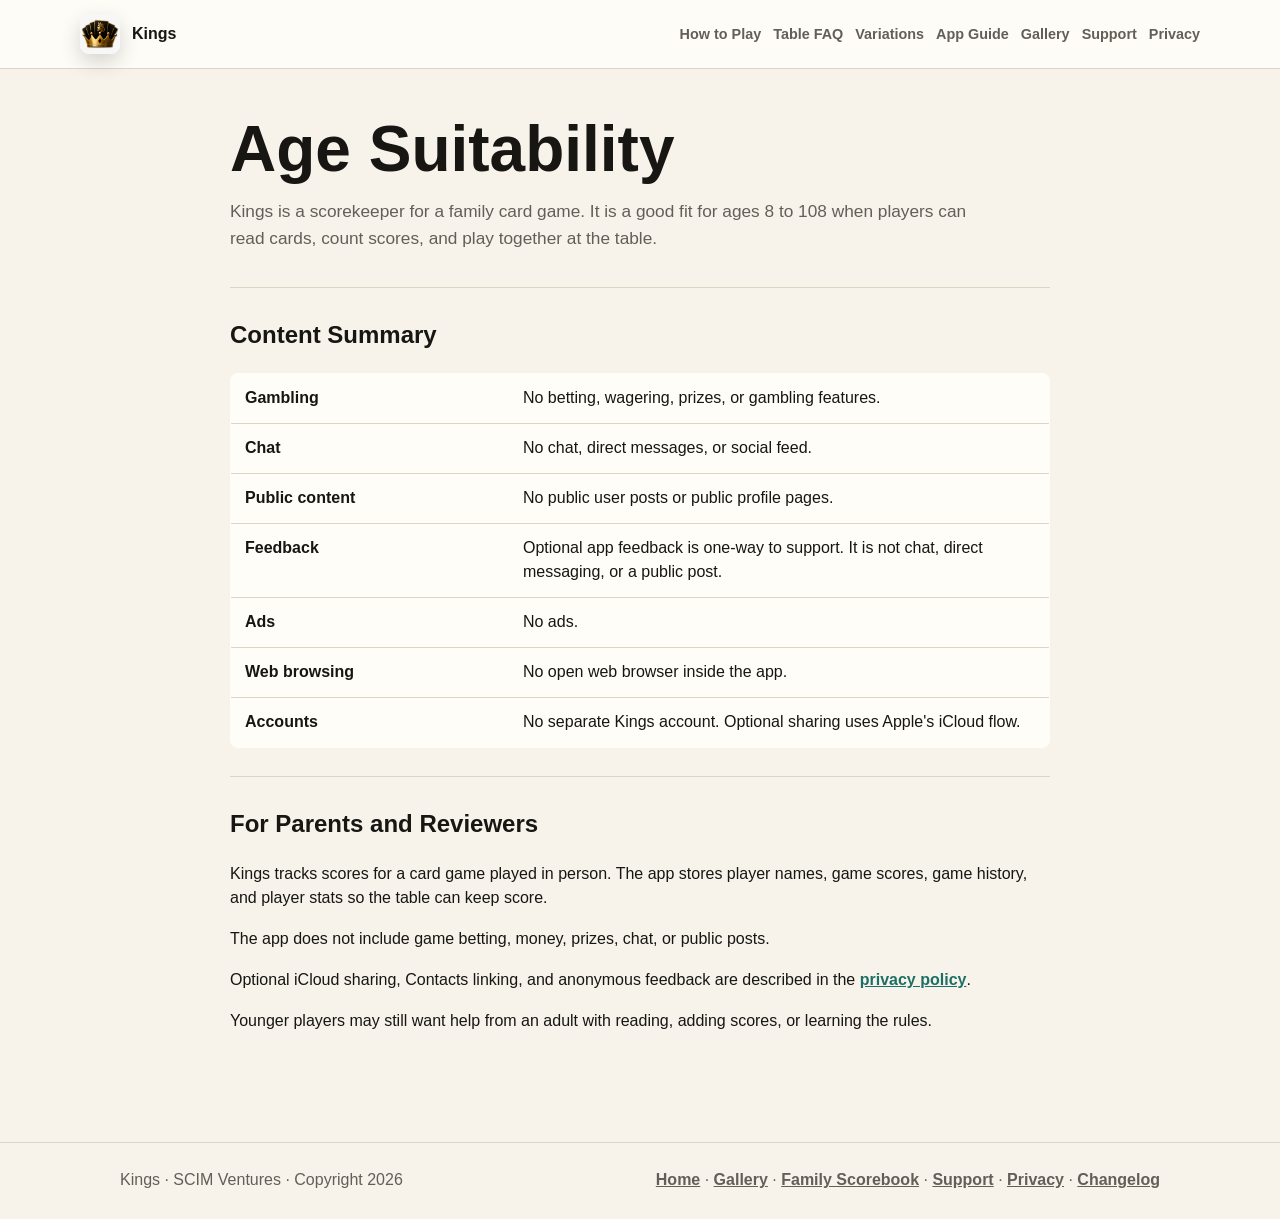
==== commit 221a9c4d: "Clarify Kings privacy-related help copy" ====
--- a/age/index.html
+++ b/age/index.html
@@ -4,7 +4,7 @@
     <meta charset="utf-8">
     <meta name="viewport" content="width=device-width, initial-scale=1">
     <title>Kings Age Suitability</title>
-    <meta name="description" content="Age suitability information for Kings, the iOS scorekeeper for the Kings card game.">
+    <meta name="description" content="Age suitability information for Kings, the iOS scorekeeper for the Kings card game, including account, sharing, and feedback notes.">
     <link rel="stylesheet" href="../assets/styles.css?v=20260731">
   </head>
   <body>
@@ -49,6 +49,10 @@
               <td>No public user posts or public profile pages.</td>
             </tr>
             <tr>
+              <th scope="row">Feedback</th>
+              <td>Optional app feedback is one-way to support. It is not chat, direct messaging, or a public post.</td>
+            </tr>
+            <tr>
               <th scope="row">Ads</th>
               <td>No ads.</td>
             </tr>
@@ -68,6 +72,7 @@
         <h2>For Parents and Reviewers</h2>
         <p>Kings tracks scores for a card game played in person. The app stores player names, game scores, game history, and player stats so the table can keep score.</p>
         <p>The app does not include game betting, money, prizes, chat, or public posts.</p>
+        <p>Optional iCloud sharing, Contacts linking, and anonymous feedback are described in the <a href="../privacy/">privacy policy</a>.</p>
         <p>Younger players may still want help from an adult with reading, adding scores, or learning the rules.</p>
       </section>
     </main>
